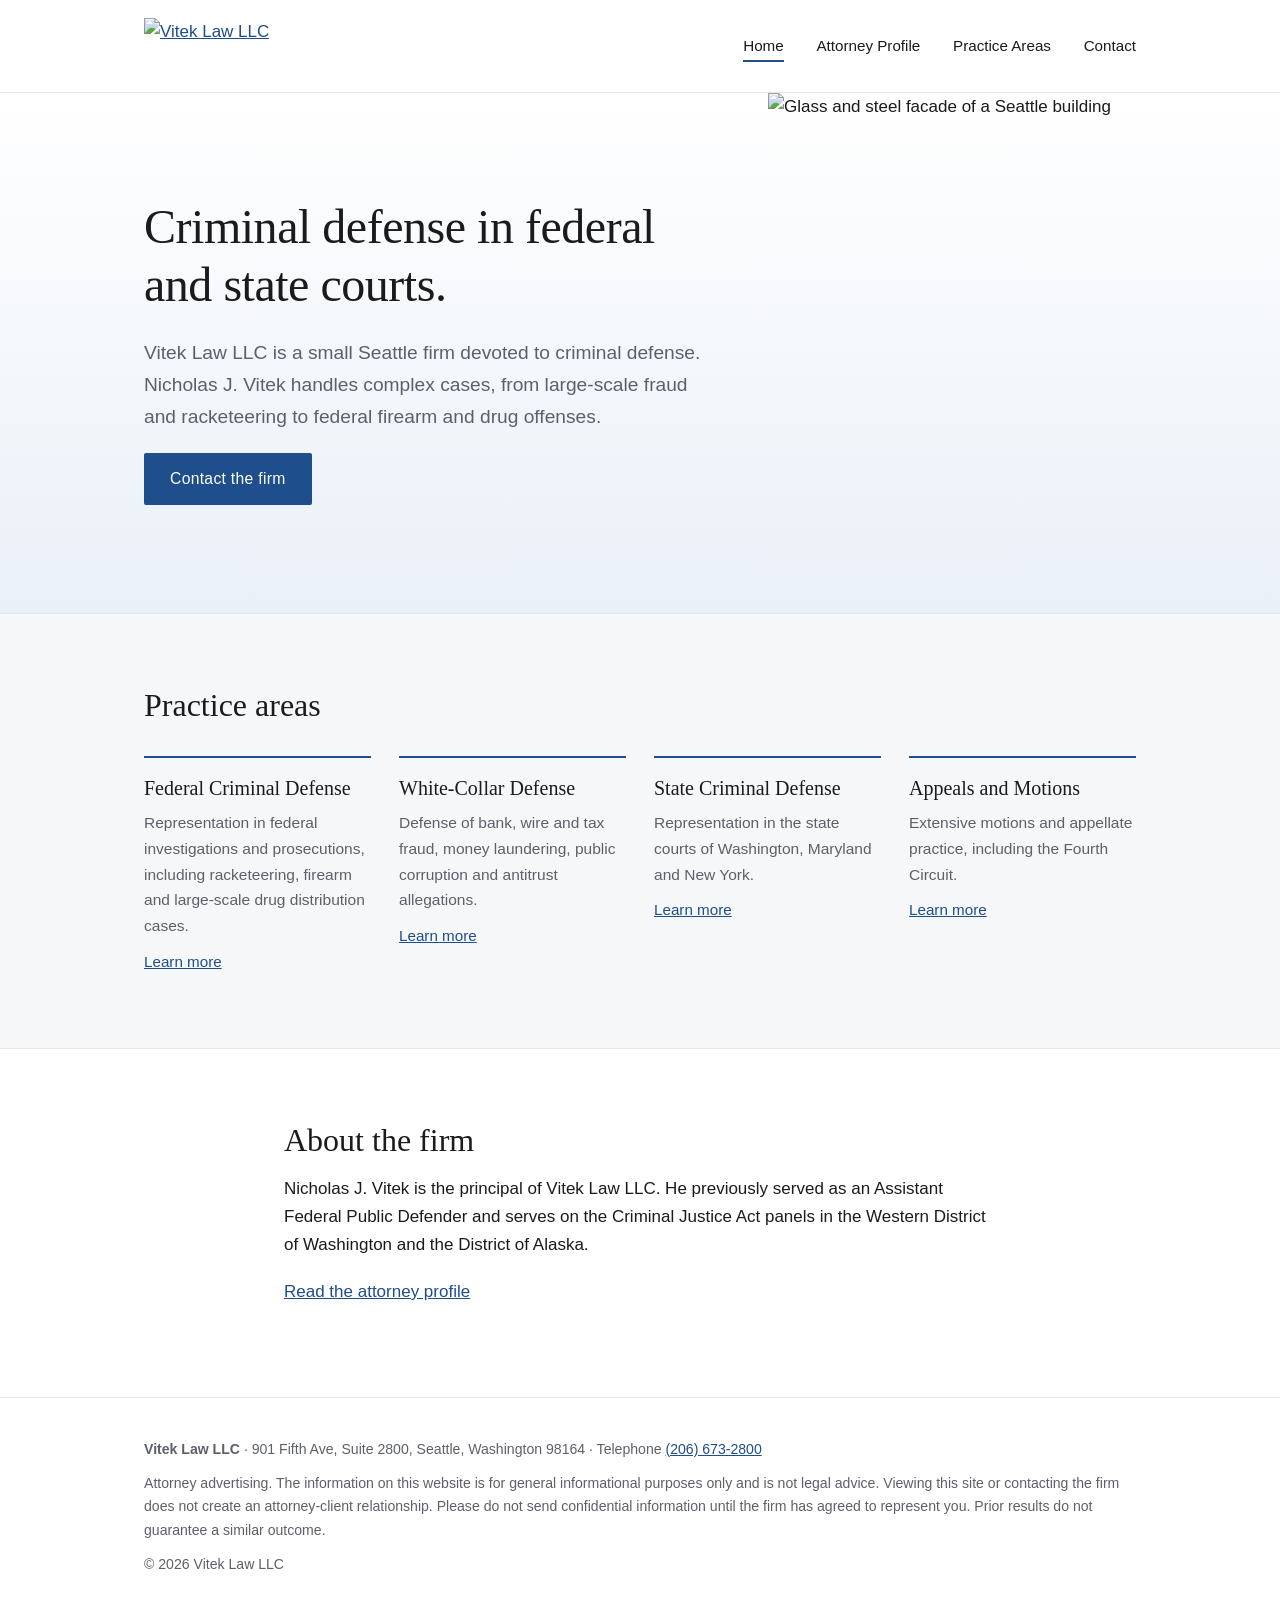
==== index.html @ 25260242 "Add files via upload" ====
<!doctype html>
<html lang="en">
<head>
<meta charset="utf-8">
<meta name="viewport" content="width=device-width, initial-scale=1">
<title>Vitek Law LLC | Federal and State Criminal Defense, Seattle</title>
<meta name="description" content="Vitek Law LLC is a small Seattle firm devoted to criminal defense in federal and state courts.">
<link rel="stylesheet" href="styles.css">
</head>
<body>
<header class="site">
  <div class="wrap">
    <a href="index.html"><img src="images/logo.png" alt="Vitek Law LLC"></a>
    <nav aria-label="Main">
      <a href="index.html" aria-current="page">Home</a>
      <a href="attorney.html">Attorney Profile</a>
      <a href="practice-areas.html">Practice Areas</a>
      <a href="contact.html">Contact</a>
    </nav>
  </div>
</header>
<main>
<section class="hero">
  <div class="split">
    <div class="text">
      <h1>Criminal defense in federal and state courts.</h1>
      <p class="lead">Vitek Law LLC is a small Seattle firm devoted to criminal defense. Nicholas J. Vitek handles complex cases, from large-scale fraud and racketeering to federal firearm and drug offenses.</p>
      <p><a class="btn" href="contact.html">Contact the firm</a></p>
    </div>
    <div class="pic"><img src="images/hero-library.jpg" alt="Glass and steel facade of a Seattle building"></div>
  </div>
</section>
<section class="block soft">
  <div class="wrap">
    <h2>Practice areas</h2>
    <div class="grid">
      <div class="card"><h3>Federal Criminal Defense</h3><p>Representation in federal investigations and prosecutions, including racketeering, firearm and large-scale drug distribution cases.</p><a href="practice-areas.html">Learn more</a></div>
      <div class="card"><h3>White-Collar Defense</h3><p>Defense of bank, wire and tax fraud, money laundering, public corruption and antitrust allegations.</p><a href="practice-areas.html">Learn more</a></div>
      <div class="card"><h3>State Criminal Defense</h3><p>Representation in the state courts of Washington, Maryland and New York.</p><a href="practice-areas.html">Learn more</a></div>
      <div class="card"><h3>Appeals and Motions</h3><p>Extensive motions and appellate practice, including the Fourth Circuit.</p><a href="practice-areas.html">Learn more</a></div>
    </div>
  </div>
</section>
<section class="block">
  <div class="wrap narrow">
    <h2>About the firm</h2>
    <p>Nicholas J. Vitek is the principal of Vitek Law LLC. He previously served as an Assistant Federal Public Defender and serves on the Criminal Justice Act panels in the Western District of Washington and the District of Alaska.</p>
    <p><a href="attorney.html">Read the attorney profile</a></p>
  </div>
</section>
</main>
<footer class="site">
  <div class="wrap">
    <p><strong>Vitek Law LLC</strong> &middot; 901 Fifth Ave, Suite 2800, Seattle, Washington 98164 &middot; Telephone <a href="tel:+12066732800">(206) 673-2800</a></p>
    <p>Attorney advertising. The information on this website is for general informational purposes only and is not legal advice. Viewing this site or contacting the firm does not create an attorney-client relationship. Please do not send confidential information until the firm has agreed to represent you. Prior results do not guarantee a similar outcome.</p>
    <p>&copy; 2026 Vitek Law LLC</p>
  </div>
</footer>
</body>
</html>
---- styles.css ----
:root {
  --ink: #1b1b1d;
  --muted: #5c6068;
  --accent: #1f4e8c;
  --line: #e3e5e9;
  --bg: #ffffff;
  --bg-soft: #f6f7f9;
}
* { box-sizing: border-box; }
html { -webkit-text-size-adjust: 100%; }
body {
  margin: 0;
  background: var(--bg);
  color: var(--ink);
  font-family: -apple-system, BlinkMacSystemFont, "Segoe UI", Helvetica, Arial, sans-serif;
  font-size: 17px;
  line-height: 1.65;
}
h1, h2, h3 {
  font-family: Georgia, "Times New Roman", Times, serif;
  font-weight: 400;
  line-height: 1.2;
  color: var(--ink);
  margin: 0 0 .5em;
}
h1 { font-size: clamp(2.1rem, 5vw, 3.4rem); letter-spacing: -0.01em; }
h2 { font-size: clamp(1.5rem, 3vw, 2rem); }
h3 { font-size: 1.25rem; }
p { margin: 0 0 1.1em; }
a { color: var(--accent); }
.wrap { max-width: 1040px; margin: 0 auto; padding: 0 24px; }
.narrow { max-width: 760px; }

header.site { border-bottom: 1px solid var(--line); }
header.site .wrap {
  display: flex; align-items: center; justify-content: space-between;
  gap: 24px; padding-top: 18px; padding-bottom: 18px; flex-wrap: wrap;
}
header.site img { display: block; height: 56px; width: auto; }
nav a {
  color: var(--ink); text-decoration: none; margin-left: 28px;
  font-size: .95rem; padding: 6px 0; border-bottom: 2px solid transparent;
}
nav a:hover { color: var(--accent); }
nav a[aria-current="page"] { border-bottom-color: var(--accent); }

.hero { padding: 0; background: linear-gradient(180deg, #ffffff 0%, #eaf0f8 100%); }
.split { display: grid; grid-template-columns: minmax(0, 1fr) 40%; align-items: stretch; min-height: 520px; }
.split .text { padding: 96px 48px 80px max(24px, calc((100vw - 1040px) / 2 + 24px)); align-self: center; }
.split h1 { font-size: clamp(2rem, 4vw, 3rem); }
.split .pic { position: relative; min-height: 360px; }
.split .pic img { position: absolute; inset: 0; width: 100%; height: 100%; object-fit: cover; object-position: 30% 40%; display: block; }
.hero p.lead { font-size: 1.2rem; color: var(--muted); max-width: 640px; }
.btn {
  display: inline-block; background: var(--accent); color: #fff;
  padding: 13px 26px; text-decoration: none; border-radius: 2px;
  font-size: .98rem; letter-spacing: .02em;
}
.btn:hover { background: #173d70; }

section.block { padding: 72px 0; }
section.soft { background: var(--bg-soft); border-top: 1px solid var(--line); border-bottom: 1px solid var(--line); }
.grid { display: grid; grid-template-columns: repeat(auto-fit, minmax(200px, 1fr)); gap: 28px; margin-top: 32px; }
.card { padding-top: 18px; border-top: 2px solid var(--accent); }
.card p { color: var(--muted); font-size: .97rem; margin-bottom: .6em; }
.card a { font-size: .95rem; }

.profile { display: grid; grid-template-columns: 200px 1fr; gap: 40px; align-items: start; }
.profile img { width: 200px; height: 200px; object-fit: cover; border-radius: 2px; display: block; }
.facts { margin-top: 2em; padding-top: 1.2em; border-top: 1px solid var(--line); }
.facts h3 { font-size: 1.05rem; margin-bottom: .3em; }
.facts p { color: var(--muted); }

.area { padding: 28px 0; border-top: 1px solid var(--line); }
.area:first-of-type { border-top: 0; }
.area p { color: var(--muted); margin: 0; }

.contact-box { font-size: 1.15rem; line-height: 1.8; }
.contact-box .label { display: block; font-size: .8rem; letter-spacing: .08em; text-transform: uppercase; color: var(--muted); margin-top: 1.2em; }

footer.site { border-top: 1px solid var(--line); padding: 40px 0 56px; color: var(--muted); font-size: .88rem; }
footer.site p { margin: 0 0 .8em; }

@media (max-width: 640px) {
  .split { grid-template-columns: 1fr; }
  .split .pic { order: -1; min-height: 0; height: 220px; }
  .split .text { padding: 40px 24px 48px; }
  section.block { padding: 48px 0; }
  .profile { grid-template-columns: 1fr; gap: 24px; }
  nav a { margin: 0 20px 0 0; }
  header.site img { height: 46px; }
}
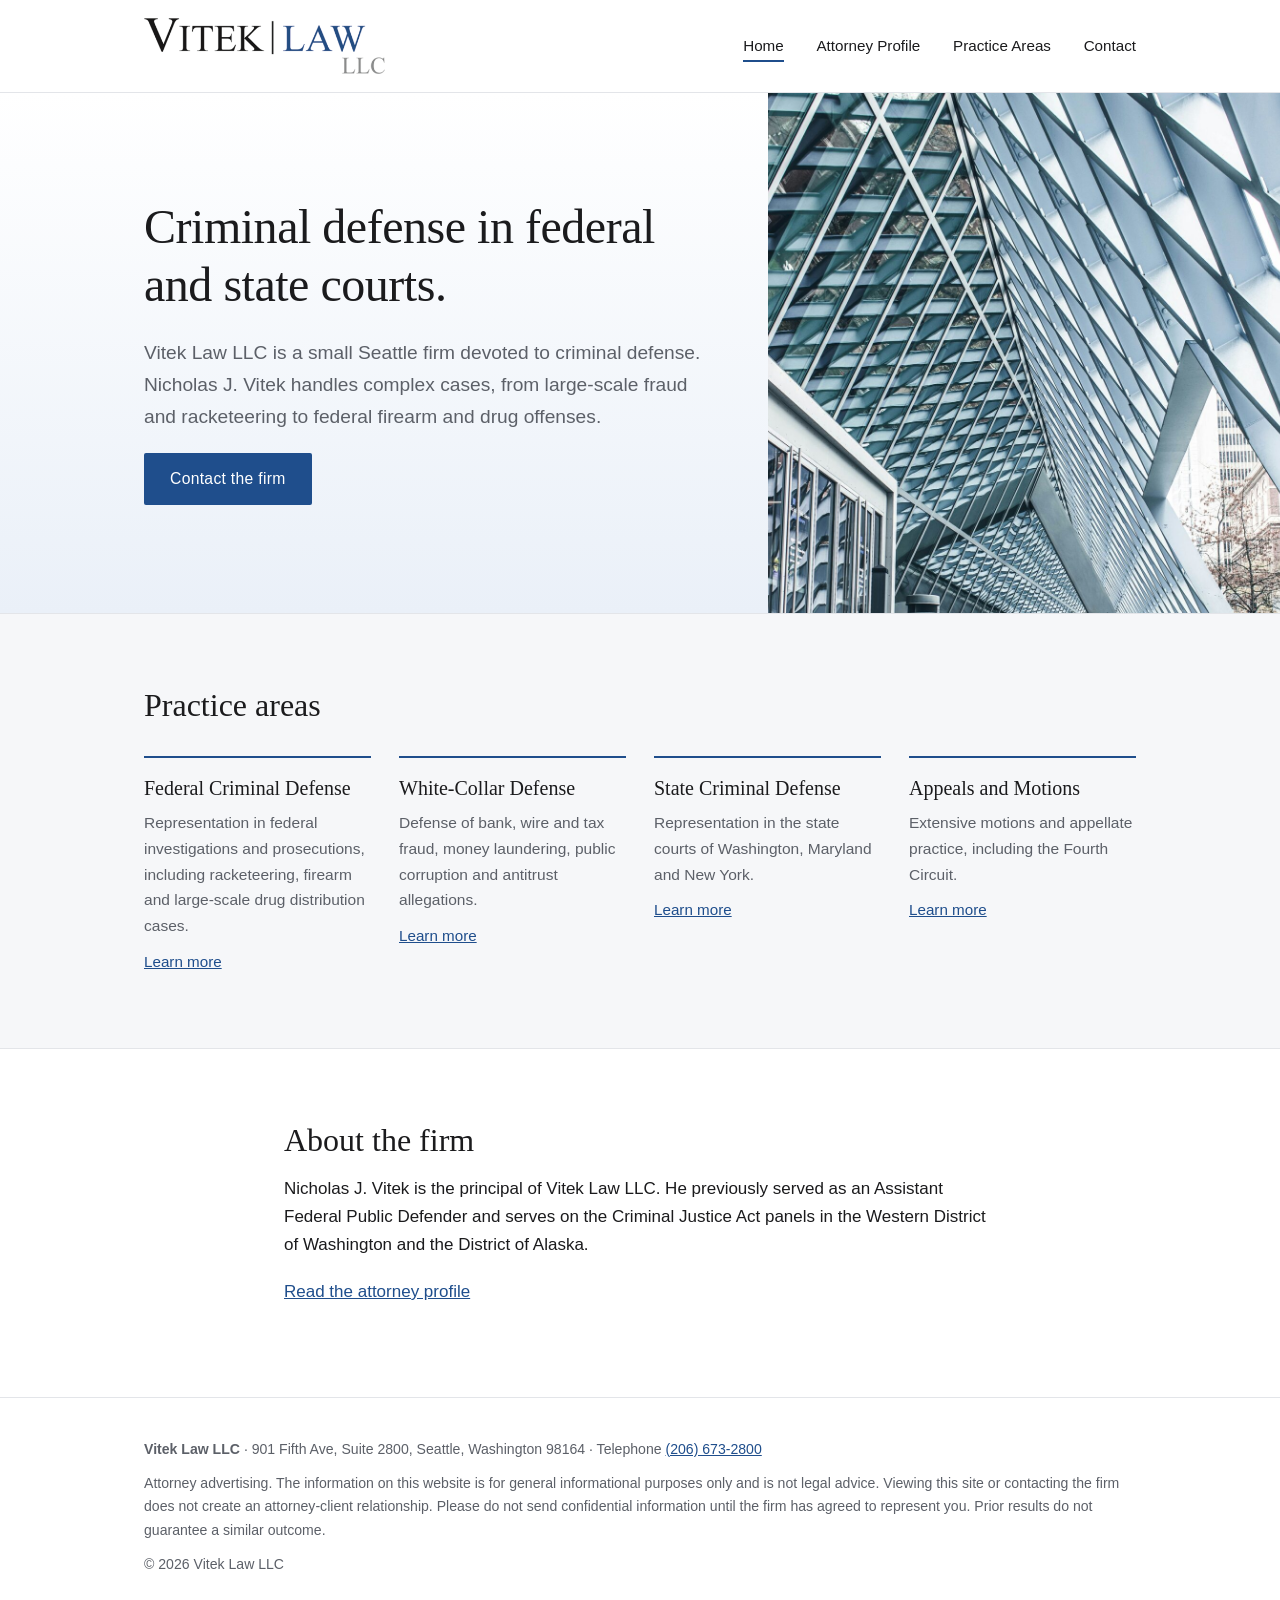
==== commit 361d62df: "Add files via upload" ====
--- a/index.html
+++ b/index.html
@@ -10,7 +10,7 @@
 <body>
 <header class="site">
   <div class="wrap">
-    <a href="index.html"><img src="images/logo.png" alt="Vitek Law LLC"></a>
+    <a href="index.html"><img src="logo.png" alt="Vitek Law LLC"></a>
     <nav aria-label="Main">
       <a href="index.html" aria-current="page">Home</a>
       <a href="attorney.html">Attorney Profile</a>
@@ -27,7 +27,7 @@
       <p class="lead">Vitek Law LLC is a small Seattle firm devoted to criminal defense. Nicholas J. Vitek handles complex cases, from large-scale fraud and racketeering to federal firearm and drug offenses.</p>
       <p><a class="btn" href="contact.html">Contact the firm</a></p>
     </div>
-    <div class="pic"><img src="images/hero-library.jpg" alt="Glass and steel facade of a Seattle building"></div>
+    <div class="pic"><img src="hero-library.jpg" alt="Glass and steel facade of a Seattle building"></div>
   </div>
 </section>
 <section class="block soft">
